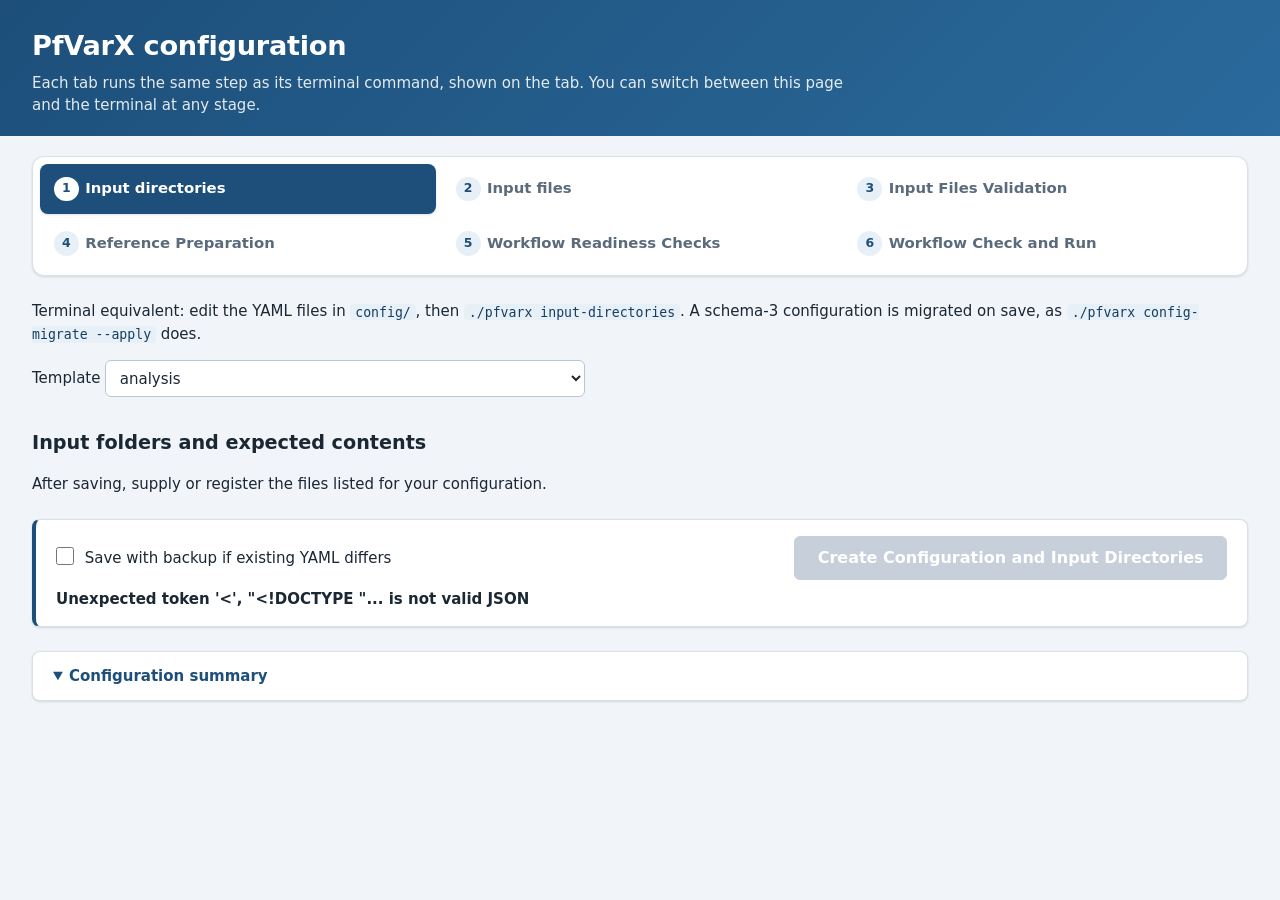
==== src/pfvarx/configuration/gui/index.html @ 01291411 "Configuration editor: one row of numbered steps and a form-table layout The duplicate step drop-down" ====
<!doctype html>
<html lang="en">
<head>
<meta charset="utf-8">
<meta name="viewport" content="width=device-width,initial-scale=1">
<title>PfVarX configuration</title>
<link rel="stylesheet" href="style.css">
<script src="app.js" defer></script>
</head>
<body><main>
<header class="app-header">
<h1>PfVarX configuration</h1>
<p>Each tab runs the same step as its terminal command, shown on the tab. You can switch between this page and the terminal at any stage.</p>
</header>
<nav aria-label="Workspace views">
<button type="button" id="configuration-tab" aria-controls="configuration-panel" aria-pressed="true">Input directories</button>
<button type="button" id="inputs-tab" aria-controls="inputs-panel" aria-pressed="false">Input files</button>
<button type="button" id="validation-tab" aria-controls="validation-panel" aria-pressed="false">Input Files Validation</button>
<button type="button" id="preparation-tab" aria-controls="preparation-panel" aria-pressed="false">Reference Preparation</button>
<button type="button" id="preflight-tab" aria-controls="preflight-panel" aria-pressed="false">Workflow Readiness Checks</button>
<button type="button" id="workflow-tab" aria-controls="workflow-panel" aria-pressed="false">Workflow Check and Run</button>
</nav>
<section id="configuration-panel">
<p>Terminal equivalent: edit the YAML files in <code>config/</code>, then <code>./pfvarx input-directories</code>. A schema-3 configuration is migrated on save, as <code>./pfvarx config-migrate --apply</code> does.</p>
<label>Template <select id="purpose"><option>analysis</option><option>benchmarking</option></select></label>
<section id="raw-data-location" aria-label="Raw data location" hidden>
<label for="raw-data-directory">Raw data folder</label>
<input id="raw-data-directory" readonly aria-describedby="raw-data-help">
<small id="raw-data-help"></small>
<p>The path is relative to your study workspace. The folder is created when you save.</p>
</section>
<form id="editor"></form>
<h2>Input folders and expected contents</h2>
<p>After saving, supply or register the files listed for your configuration.</p>
<ul id="input-folder-preview"></ul>
<div class="action-bar">
<label class="inline-option"><input id="replace" type="checkbox"> Save with backup if existing YAML differs</label>
<button id="save" disabled>Create Configuration and Input Directories</button>
<p id="status" role="status" aria-live="polite"></p>
</div>
<details open><summary>Configuration summary</summary><pre id="summary"></pre></details>
<pre id="result" aria-live="polite"></pre>
</section>
<section id="inputs-panel" hidden>
<h2>Input files</h2>
<p>Terminal equivalent: <code>./pfvarx add-input --file PATH</code> (from disk) and <code>./pfvarx fetch-input --url URL --name NAME</code> (download); add <code>--role reference</code>, <code>targets</code>, <code>metadata</code> or <code>truth</code> for the other folders.</p>
<nav id="file-tabs" aria-label="Input file categories"></nav>
<p id="file-destination"></p>
<p>Save the configuration and create input directories first. Transfers use the saved input type. Register the files before running Workflow Readiness Checks.</p>
<h3>Upload from your computer</h3>
<label>Input files <input id="raw-files" type="file" multiple></label>
<button type="button" id="upload-raw">Upload selected files</button>
<h3>Download from an HTTPS link</h3>
<form id="download-raw">
<label>HTTPS link <input name="url" type="url" required></label>
<label>Save as filename <input name="filename" required></label>
<label>Trusted SHA-256 (optional) <input name="sha256" pattern="[A-Fa-f0-9]{64}"></label>
<button>Download file</button>
</form>
<pre id="transfer-status" role="status"></pre>
<h3>Join study metadata</h3>
<p>Fill the empty study columns of the sample sheet (population, country, latitude, longitude, collection_date and any other study fields) from your study table, matched by <code>sample_id</code>. Existing values are never overwritten; differences are listed. Upload the table to the metadata folder first. Terminal equivalent: <code>./pfvarx join-metadata --table PATH</code>, then <code>--apply</code>.</p>
<form id="join-metadata">
<label>Study table in this workspace <input name="table" placeholder="inputs/metadata/study_metadata.tsv" required></label>
<button type="submit" name="mode" value="preview">Preview join</button>
<button type="submit" name="mode" value="apply">Join into sample sheet</button>
</form>
<pre id="join-status" role="status"></pre>
</section>
<section id="validation-panel" hidden>
<h2>Input Files Validation</h2>
<p>Terminal equivalent: <code>./pfvarx validate-input-files</code>.</p>
<p>Register your sample files before validating the saved configuration.</p>
<button type="button" id="run-validation">Validate inputs</button>
<p id="validation-status" role="status"></p><pre id="validation-results"></pre>
</section>
<section id="preparation-panel" hidden>
<h2>Reference Preparation</h2>
<p>Terminal equivalent: <code>./pfvarx prepare-reference</code>.</p>
<p>For FASTQ input, PfVarX creates a missing sample sheet from paired reads during validation or preparation. Review inferred sample and library IDs before analysis. For BAM input, preparation creates a blank template if needed. Preparation rechecks input validity and writes derived reference files under <code>prepared/reference/</code>, beside <code>inputs/</code>, which keeps only your files. It builds the FASTA indexes and sequence dictionary, and adds BWA-MEM2 indexes for FASTQ entry and for UMI BAM entry.</p>
<button type="button" id="run-preparation">Prepare and verify inputs</button>
<p id="preparation-status" role="status"></p><pre id="preparation-results"></pre>
</section>
<section id="preflight-panel" hidden>
<h2>Workflow Readiness Checks</h2>
<p>Terminal equivalent: <code>./pfvarx workflow-readiness-checks</code>.</p>
<button type="button" id="run-preflight">Run readiness checks</button>
<p id="preflight-status" role="status"></p>
<pre id="preflight-results"></pre>
</section>
<section id="workflow-panel" hidden>
<h2>Workflow Check and Run</h2>
<p>Terminal equivalent: <code>./pfvarx workflow-check</code> and <code>./pfvarx workflow-run</code>.</p>
<p>The check plans the workflow without creating outputs. The run repeats the check and, only if it passes, starts a new analysis. A run continues in the background if you close this page; reopen this tab to see its status.</p>
<button type="button" id="run-workflow-check">Check workflow</button>
<p id="workflow-check-status" role="status"></p><pre id="workflow-check-results"></pre>
<button type="button" id="start-workflow">Run workflow</button>
<p id="workflow-status" role="status" aria-live="polite"></p><pre id="workflow-results"></pre>
</section>
</main></body></html>
---- src/pfvarx/configuration/gui/style.css ----
/* PfVarX configuration editor.
   Colours and sizes are defined once below and reused. Layout: a header band, one row of
   numbered step tabs, then each settings group as a card in which every setting is a form-table
   row: name on the left, input on the right, help underneath the input. */
:root {
    --bg: #f1f4f8;
    --surface: #ffffff;
    --surface-muted: #f7f9fc;
    --text: #1b2733;
    --text-muted: #5a6b7b;
    --border: #d8e0e8;
    --border-strong: #b9c6d3;
    --primary: #1d4f7a;
    --primary-hover: #163d5f;
    --primary-soft: #e8f0f7;
    --focus: #3b82c4;
    --danger: #b42318;
    --notice: #8a5100;
    --notice-soft: #fff6e5;
    --radius: .5rem;
    --label-col: 15rem;
    --shadow: 0 1px 2px rgba(16, 32, 48, .06), 0 1px 3px rgba(16, 32, 48, .08);
}

*, *::before, *::after { box-sizing: border-box; }
[hidden] { display: none !important; }
/* Keep the colours when the page is printed or saved as PDF (browsers drop backgrounds otherwise). */
html { -webkit-print-color-adjust: exact; print-color-adjust: exact; }

body { margin: 0; background: var(--bg); color: var(--text); font: 15px/1.5 system-ui, -apple-system, "Segoe UI", Roboto, sans-serif; }
main { max-width: 1400px; margin: auto; padding: 0 2rem 3rem; }
h2 { margin: 2rem 0 .5rem; font-size: 1.2rem; }
h3 { margin: 1.5rem 0 .5rem; font-size: 1.02rem; }
code { background: var(--primary-soft); color: var(--primary-hover); padding: .05rem .3rem; border-radius: .25rem; font-size: .88em; }

/* Header band */
.app-header {
    margin: 0 -2rem 1.25rem;
    padding: 1.6rem 2rem 1.2rem;
    background: linear-gradient(135deg, var(--primary) 0%, #2a6a9c 100%);
    color: #fff;
}
.app-header h1 { margin: 0 0 .35rem; font-size: 1.7rem; letter-spacing: -.01em; }
.app-header p { margin: 0; max-width: 52rem; color: rgba(255, 255, 255, .88); }

/* Cards: top-level settings groups (config, quality, compute) */
fieldset, details, dialog {
    border: 1px solid var(--border);
    border-radius: var(--radius);
    background: var(--surface);
    box-shadow: var(--shadow);
    margin: 1.25rem 0;
    padding: 0 1.25rem 1rem;
    min-width: 0;
}
#editor > fieldset > legend {
    float: left;                      /* turns the legend into a full-width card header */
    width: calc(100% + 2.5rem);
    margin: 0 -1.25rem .5rem;
    padding: .7rem 1.25rem;
    background: var(--surface-muted);
    border-bottom: 1px solid var(--border);
    border-radius: var(--radius) var(--radius) 0 0;
    font-size: 1rem;
}
#editor > fieldset > legend + * { clear: both; }
legend { font-weight: 700; color: var(--primary); text-transform: capitalize; }
/* Nested groups (assay, reference, caller, retention, per job): a titled inner panel */
fieldset fieldset { background: var(--surface-muted); box-shadow: none; padding: .25rem 1rem .75rem; margin: 1rem 0; }
fieldset fieldset > legend { padding: 0 .4rem; font-size: .95rem; }
details { padding: .8rem 1.25rem; }
details > summary { cursor: pointer; font-weight: 600; color: var(--primary); }
dialog { margin: auto; max-width: 90vw; padding: 1rem 1.25rem; }

/* Form-table rows: name | input, help under the input */
.field-row { padding: .7rem 0; border-top: 1px solid var(--border); }
#editor > fieldset > .field-row:first-of-type,
fieldset fieldset > .field-row:first-of-type { border-top: 0; }
label.field {
    display: grid;
    grid-template-columns: var(--label-col) minmax(0, 1fr);
    align-items: center;
    column-gap: 1rem;
    margin: 0;
}
.field-name { font-weight: 600; overflow-wrap: anywhere; }
.field-name::first-letter { text-transform: uppercase; }
.field-row > small, .field-row > input[type=search] { margin-left: calc(var(--label-col) + 1rem); }
.field-row > label:not(.field) { margin: .35rem 0 0 calc(var(--label-col) + 1rem); font-weight: 400; }
label { display: block; margin: .6rem 0 .2rem; }
small { display: block; color: var(--text-muted); font-size: .84rem; margin-top: .35rem; max-width: 46rem; }
small .example { display: block; margin-top: .2rem; color: var(--text); font-size: .8rem; }
small.notice { color: var(--notice); background: var(--notice-soft); border-left: 3px solid var(--notice); padding: .3rem .6rem; font-weight: 600; border-radius: .25rem; }
[data-required-mark] { color: var(--danger); font-weight: 700; }

/* Form controls */
input, select, textarea, button { font: inherit; max-width: 100%; }
input:not([type=checkbox]):not([type=radio]), select, textarea {
    width: 100%;
    max-width: 30rem;
    padding: .45rem .6rem;
    margin: 0;
    border: 1px solid var(--border-strong);
    border-radius: .375rem;
    background: var(--surface);
    color: var(--text);
}
select { cursor: pointer; }
label.field > input[type=checkbox] { justify-self: start; }
input[type=checkbox], input[type=radio] { width: 1.1rem; height: 1.1rem; margin: 0 .4rem 0 0; vertical-align: -.15rem; accent-color: var(--primary); cursor: pointer; }
input:disabled, select:disabled, textarea:disabled { background: var(--surface-muted); color: var(--text-muted); border-style: dashed; cursor: not-allowed; }
input:focus-visible, select:focus-visible, textarea:focus-visible, button:focus-visible {
    outline: 3px solid color-mix(in srgb, var(--focus) 40%, transparent);
    outline-offset: 1px;
    border-color: var(--focus);
}
pre { white-space: pre-wrap; overflow-wrap: anywhere; background: var(--surface-muted); border: 1px solid var(--border); border-radius: .375rem; padding: .6rem .8rem; font-size: .85rem; }
pre:empty { display: none; }

/* Buttons: one primary style, an outline style for secondary actions */
button {
    display: inline-flex;
    align-items: center;
    gap: .4rem;
    margin: .35rem .5rem .35rem 0;
    padding: .55rem 1.1rem;
    border: 1px solid var(--primary);
    border-radius: .375rem;
    background: var(--primary);
    color: #fff;
    font-weight: 600;
    line-height: 1.2;
    cursor: pointer;
    box-shadow: var(--shadow);
    transition: background-color .15s ease, border-color .15s ease, box-shadow .15s ease, transform .05s ease;
    overflow-wrap: anywhere;
}
button:hover:not(:disabled) { background: var(--primary-hover); border-color: var(--primary-hover); }
button:active:not(:disabled) { transform: translateY(1px); box-shadow: none; }
button:disabled { background: #c7d0da; border-color: #c7d0da; color: #fff; cursor: not-allowed; box-shadow: none; }
#run-workflow-check, #join-metadata button[value=preview], #entries button {
    background: var(--surface);
    color: var(--primary);
}
#run-workflow-check:hover:not(:disabled), #join-metadata button[value=preview]:hover:not(:disabled), #entries button:hover {
    background: var(--primary-soft);
}
#entries { max-height: 55vh; overflow: auto; }
#entries button { display: flex; width: 100%; margin: .2rem 0; box-shadow: none; }

/* One action area for saving: option, main button and the result message together */
.action-bar {
    display: flex;
    flex-wrap: wrap;
    align-items: center;
    gap: .5rem 1rem;
    margin: 1.5rem 0;
    padding: 1rem 1.25rem;
    background: var(--surface);
    border: 1px solid var(--border);
    border-left: 4px solid var(--primary);
    border-radius: var(--radius);
    box-shadow: var(--shadow);
}
.action-bar .inline-option { margin: 0; flex: 1 1 18rem; }
.action-bar #save { margin: 0; padding: .7rem 1.4rem; font-size: 1rem; }
.action-bar #status { flex-basis: 100%; margin: 0; font-weight: 600; }
.action-bar #status:empty { display: none; }

/* Step tabs: all six on one line in a wide bar, numbered in workflow order, each sized to its
   label so no label is cut or broken. Windows too narrow for one line get an even 3 x 2 grid
   (2 x 3 on phones); the bar never scrolls and no tab is hidden. */
nav {
    display: flex;
    flex-wrap: nowrap;
    gap: .35rem;
    margin: 0 0 1.5rem;
    padding: .45rem;
    background: var(--surface);
    border: 1px solid var(--border);
    border-radius: calc(var(--radius) + .25rem);
    box-shadow: var(--shadow);
}
nav[aria-label="Workspace views"] { counter-reset: step; }
nav button {
    flex: 1 1 auto;
    justify-content: center;
    min-width: 0;
    min-height: 3rem;
    margin: 0;
    padding: .7rem .8rem;
    white-space: nowrap;
    overflow-wrap: normal;
    border: 1px solid transparent;
    border-radius: var(--radius);
    background: transparent;
    color: var(--text-muted);
    font-size: .93rem;
    font-weight: 600;
    box-shadow: none;
}
@media (max-width: 1319px) {
    nav[aria-label="Workspace views"] { display: grid; grid-template-columns: repeat(3, 1fr); }
    nav[aria-label="Workspace views"] button { justify-content: flex-start; }
}
@media (max-width: 900px) { nav[aria-label="Workspace views"] { grid-template-columns: repeat(2, 1fr); } }
nav button:hover:not(:disabled) { background: var(--primary-soft); color: var(--primary); border-color: var(--border); }
nav button[aria-pressed="true"],
nav button[aria-pressed="true"]:hover:not(:disabled) { background: var(--primary); color: #fff; box-shadow: var(--shadow); }
nav[aria-label="Workspace views"] button { counter-increment: step; }
nav[aria-label="Workspace views"] button::before {
    content: counter(step);
    display: inline-grid;
    place-items: center;
    flex: none;
    width: 1.55rem;
    height: 1.55rem;
    border-radius: 50%;
    background: var(--primary-soft);
    color: var(--primary);
    font-size: .78rem;
    font-weight: 700;
}
nav[aria-label="Workspace views"] button[aria-pressed="true"]::before { background: #fff; color: var(--primary); }

/* Narrow screens: name above the input, help full width */
@media (max-width: 720px) {
    main { padding: 0 1rem 2rem; }
    .app-header { margin: 0 -1rem 1rem; padding: 1.2rem 1rem 1rem; }
    label.field { grid-template-columns: 1fr; row-gap: .35rem; }
    .field-row > small, .field-row > input[type=search], .field-row > label:not(.field) { margin-left: 0; }
    fieldset { padding: 0 .75rem .75rem; }
    #editor > fieldset > legend { width: calc(100% + 1.5rem); margin: 0 -.75rem .5rem; padding: .6rem .75rem; }
}

/* Printed or saved as PDF: three tabs per row, slightly smaller. */
@media print {
    nav[aria-label="Workspace views"] { display: grid; grid-template-columns: repeat(3, 1fr); }
    nav button { font-size: .8rem; padding: .5rem .6rem; }
}
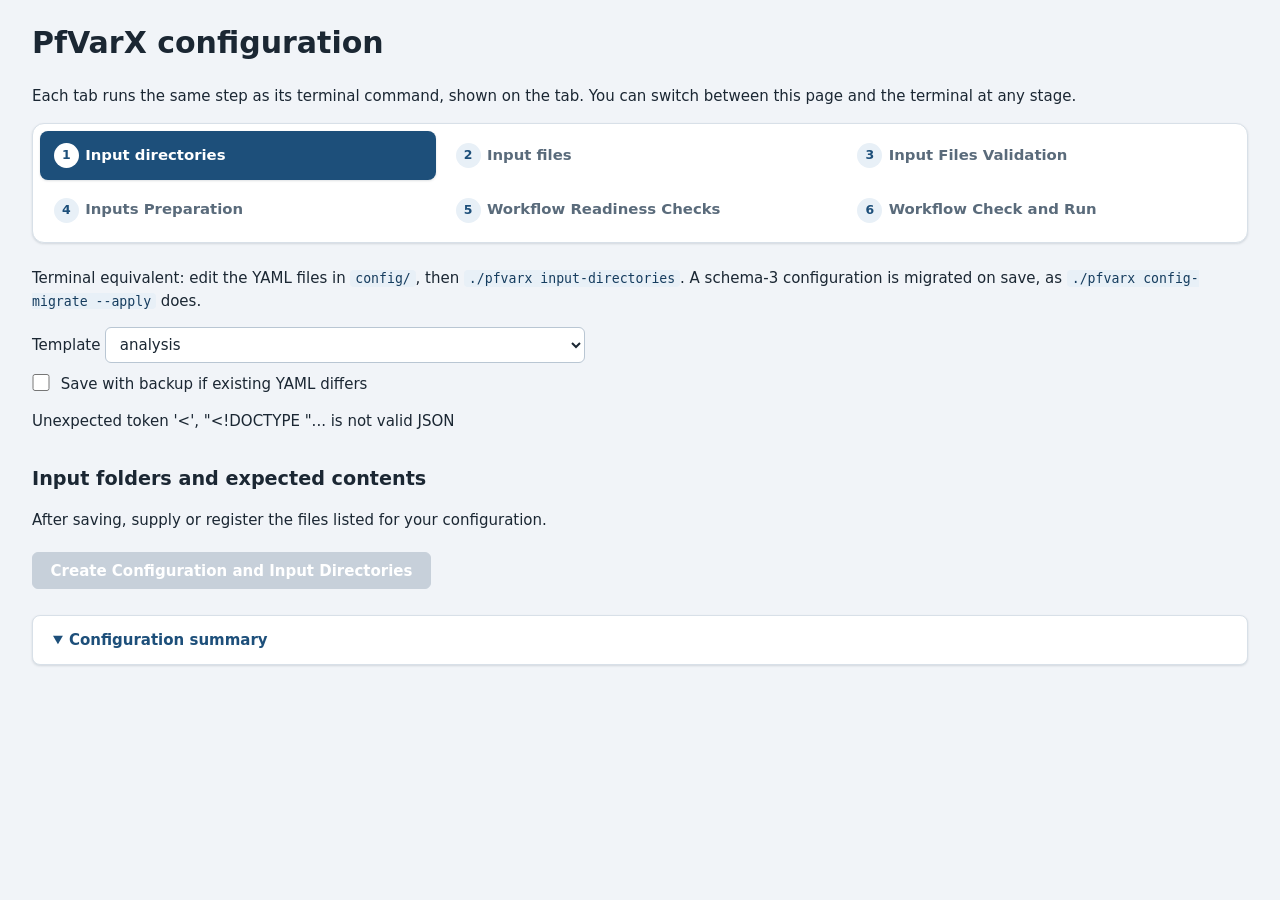
==== commit cfe6fd43: "Inputs Preparation: sample metadata from the input files, optional Study Metadata Tab 4 is now Input" ====
--- a/src/pfvarx/configuration/gui/index.html
+++ b/src/pfvarx/configuration/gui/index.html
@@ -8,15 +8,13 @@
 <script src="app.js" defer></script>
 </head>
 <body><main>
-<header class="app-header">
 <h1>PfVarX configuration</h1>
 <p>Each tab runs the same step as its terminal command, shown on the tab. You can switch between this page and the terminal at any stage.</p>
-</header>
 <nav aria-label="Workspace views">
 <button type="button" id="configuration-tab" aria-controls="configuration-panel" aria-pressed="true">Input directories</button>
 <button type="button" id="inputs-tab" aria-controls="inputs-panel" aria-pressed="false">Input files</button>
 <button type="button" id="validation-tab" aria-controls="validation-panel" aria-pressed="false">Input Files Validation</button>
-<button type="button" id="preparation-tab" aria-controls="preparation-panel" aria-pressed="false">Reference Preparation</button>
+<button type="button" id="preparation-tab" aria-controls="preparation-panel" aria-pressed="false">Inputs Preparation</button>
 <button type="button" id="preflight-tab" aria-controls="preflight-panel" aria-pressed="false">Workflow Readiness Checks</button>
 <button type="button" id="workflow-tab" aria-controls="workflow-panel" aria-pressed="false">Workflow Check and Run</button>
 </nav>
@@ -30,14 +28,12 @@
 <p>The path is relative to your study workspace. The folder is created when you save.</p>
 </section>
 <form id="editor"></form>
+<label><input id="replace" type="checkbox"> Save with backup if existing YAML differs</label>
+<p id="status" role="status" aria-live="polite"></p>
 <h2>Input folders and expected contents</h2>
 <p>After saving, supply or register the files listed for your configuration.</p>
 <ul id="input-folder-preview"></ul>
-<div class="action-bar">
-<label class="inline-option"><input id="replace" type="checkbox"> Save with backup if existing YAML differs</label>
 <button id="save" disabled>Create Configuration and Input Directories</button>
-<p id="status" role="status" aria-live="polite"></p>
-</div>
 <details open><summary>Configuration summary</summary><pre id="summary"></pre></details>
 <pre id="result" aria-live="polite"></pre>
 </section>
@@ -58,14 +54,7 @@
 <button>Download file</button>
 </form>
 <pre id="transfer-status" role="status"></pre>
-<h3>Join study metadata</h3>
-<p>Fill the empty study columns of the sample sheet (population, country, latitude, longitude, collection_date and any other study fields) from your study table, matched by <code>sample_id</code>. Existing values are never overwritten; differences are listed. Upload the table to the metadata folder first. Terminal equivalent: <code>./pfvarx join-metadata --table PATH</code>, then <code>--apply</code>.</p>
-<form id="join-metadata">
-<label>Study table in this workspace <input name="table" placeholder="inputs/metadata/study_metadata.tsv" required></label>
-<button type="submit" name="mode" value="preview">Preview join</button>
-<button type="submit" name="mode" value="apply">Join into sample sheet</button>
-</form>
-<pre id="join-status" role="status"></pre>
+<p>With <em>Study Metadata: Yes</em>, upload your study table to the metadata category above. <strong>Inputs Preparation</strong> merges it into the sample metadata it builds from the input files.</p>
 </section>
 <section id="validation-panel" hidden>
 <h2>Input Files Validation</h2>
@@ -75,10 +64,16 @@
 <p id="validation-status" role="status"></p><pre id="validation-results"></pre>
 </section>
 <section id="preparation-panel" hidden>
-<h2>Reference Preparation</h2>
-<p>Terminal equivalent: <code>./pfvarx prepare-reference</code>.</p>
-<p>For FASTQ input, PfVarX creates a missing sample sheet from paired reads during validation or preparation. Review inferred sample and library IDs before analysis. For BAM input, preparation creates a blank template if needed. Preparation rechecks input validity and writes derived reference files under <code>prepared/reference/</code>, beside <code>inputs/</code>, which keeps only your files. It builds the FASTA indexes and sequence dictionary, and adds BWA-MEM2 indexes for FASTQ entry and for UMI BAM entry.</p>
-<button type="button" id="run-preparation">Prepare and verify inputs</button>
+<h2>Inputs Preparation</h2>
+<p>Terminal equivalent: <code>./pfvarx inputs-preparation</code> (add <code>--metadata-table PATH</code> to choose the study table when the Study Metadata folder holds several).</p>
+<p>Every folder this step and the rest of the pipeline write is created when it is first needed; <strong>Input directories</strong> creates only the folders you put input files into.</p>
+<ol class="preparation-steps">
+<li><strong>Sample metadata.</strong> Built from your input files as <code>prepared/samples.tsv</code>, with its folder: paired FASTQ names give the sample and lane IDs, and library_id defaults to sample_id, so review them. For BAM input a blank template is written for you to fill in. An existing file is never overwritten.</li>
+<li><strong>Study metadata.</strong> <em>Study Metadata: Yes</em>: the study table in the Study Metadata folder (tab-separated, with a <code>sample_id</code> column) is merged into the sample metadata; empty cells are filled, existing values are never overwritten and differences are listed. If the folder has no table yet, preparation continues with the sample metadata and says so. <em>Study Metadata: No</em>: preparation continues with the sample metadata only.</li>
+<li><strong>References.</strong> Built under <code>prepared/reference/</code> for what your input files and final output need: the FASTA index and sequence dictionary always, and the BWA-MEM2 index when reads are aligned (FASTQ input, and UMI BAM input). Files that are already current are reused. The annotation database for FO004 is built from the GFF during the run.</li>
+<li><strong>Checks.</strong> The prepared files are verified and the workflow readiness is checked.</li>
+</ol>
+<button type="button" id="run-preparation">Prepare inputs</button>
 <p id="preparation-status" role="status"></p><pre id="preparation-results"></pre>
 </section>
 <section id="preflight-panel" hidden>
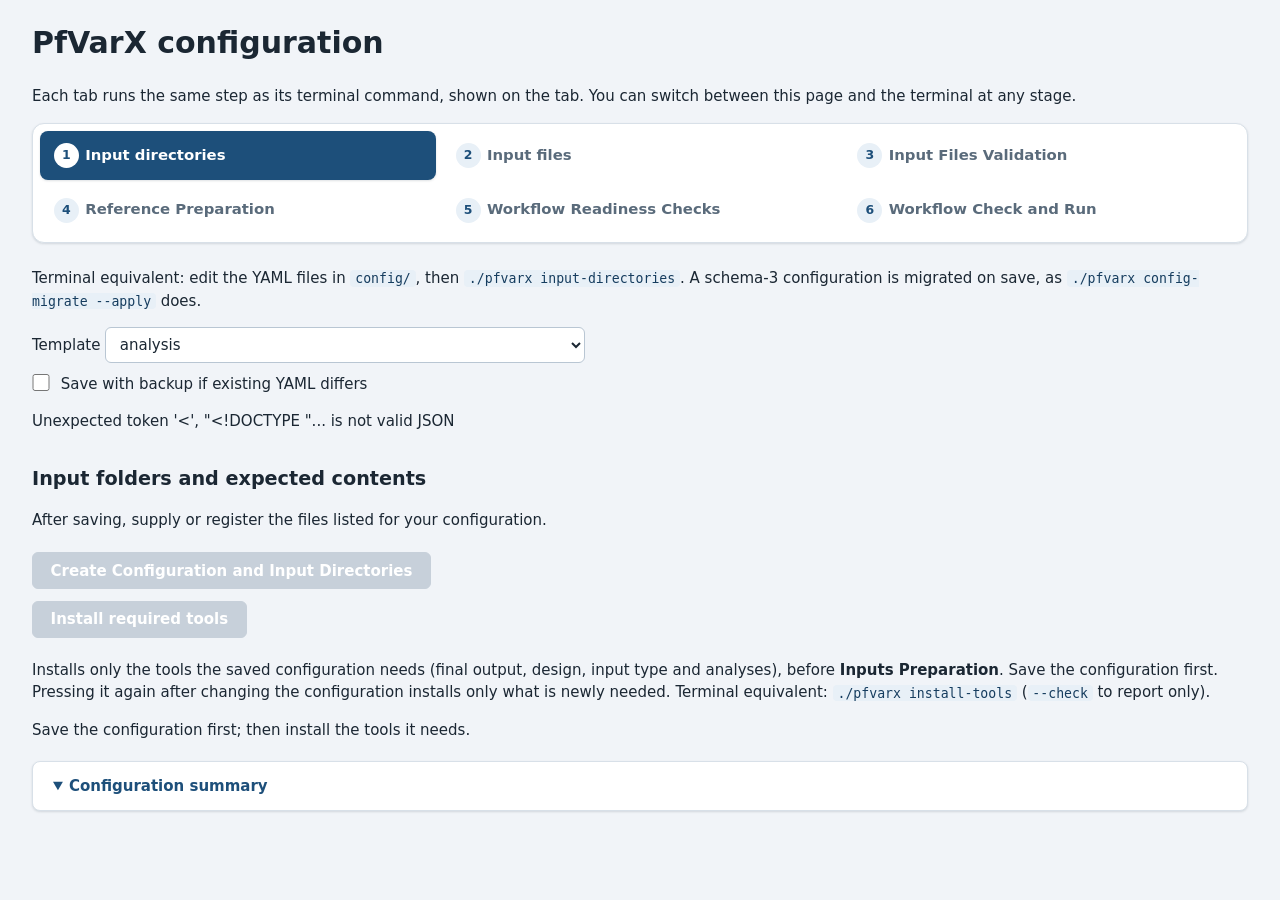
==== commit 90f76edc: "Install the tools a configuration needs: on demand or by final output bootstrap.py without options c" ====
--- a/src/pfvarx/configuration/gui/index.html
+++ b/src/pfvarx/configuration/gui/index.html
@@ -14,7 +14,7 @@
 <button type="button" id="configuration-tab" aria-controls="configuration-panel" aria-pressed="true">Input directories</button>
 <button type="button" id="inputs-tab" aria-controls="inputs-panel" aria-pressed="false">Input files</button>
 <button type="button" id="validation-tab" aria-controls="validation-panel" aria-pressed="false">Input Files Validation</button>
-<button type="button" id="preparation-tab" aria-controls="preparation-panel" aria-pressed="false">Inputs Preparation</button>
+<button type="button" id="preparation-tab" aria-controls="preparation-panel" aria-pressed="false">Reference Preparation</button>
 <button type="button" id="preflight-tab" aria-controls="preflight-panel" aria-pressed="false">Workflow Readiness Checks</button>
 <button type="button" id="workflow-tab" aria-controls="workflow-panel" aria-pressed="false">Workflow Check and Run</button>
 </nav>
@@ -34,6 +34,12 @@
 <p>After saving, supply or register the files listed for your configuration.</p>
 <ul id="input-folder-preview"></ul>
 <button id="save" disabled>Create Configuration and Input Directories</button>
+<section id="tools" aria-label="Required tools">
+<button type="button" id="install-tools">Install required tools</button>
+<p>Installs only the tools the saved configuration needs (final output, design, input type and analyses), before <strong>Inputs Preparation</strong>. Save the configuration first. Pressing it again after changing the configuration installs only what is newly needed. Terminal equivalent: <code>./pfvarx install-tools</code> (<code>--check</code> to report only).</p>
+<p id="tools-status" role="status" aria-live="polite"></p>
+<pre id="tools-result" aria-live="polite"></pre>
+</section>
 <details open><summary>Configuration summary</summary><pre id="summary"></pre></details>
 <pre id="result" aria-live="polite"></pre>
 </section>
@@ -54,7 +60,14 @@
 <button>Download file</button>
 </form>
 <pre id="transfer-status" role="status"></pre>
-<p>With <em>Study Metadata: Yes</em>, upload your study table to the metadata category above. <strong>Inputs Preparation</strong> merges it into the sample metadata it builds from the input files.</p>
+<h3>Join study metadata</h3>
+<p>Fill the empty study columns of the sample sheet (population, country, latitude, longitude, collection_date and any other study fields) from your study table, matched by <code>sample_id</code>. Existing values are never overwritten; differences are listed. Upload the table to the metadata folder first. Terminal equivalent: <code>./pfvarx join-metadata --table PATH</code>, then <code>--apply</code>.</p>
+<form id="join-metadata">
+<label>Study table in this workspace <input name="table" placeholder="inputs/metadata/study_metadata.tsv" required></label>
+<button type="submit" name="mode" value="preview">Preview join</button>
+<button type="submit" name="mode" value="apply">Join into sample sheet</button>
+</form>
+<pre id="join-status" role="status"></pre>
 </section>
 <section id="validation-panel" hidden>
 <h2>Input Files Validation</h2>
@@ -64,16 +77,10 @@
 <p id="validation-status" role="status"></p><pre id="validation-results"></pre>
 </section>
 <section id="preparation-panel" hidden>
-<h2>Inputs Preparation</h2>
-<p>Terminal equivalent: <code>./pfvarx inputs-preparation</code> (add <code>--metadata-table PATH</code> to choose the study table when the Study Metadata folder holds several).</p>
-<p>Every folder this step and the rest of the pipeline write is created when it is first needed; <strong>Input directories</strong> creates only the folders you put input files into.</p>
-<ol class="preparation-steps">
-<li><strong>Sample metadata.</strong> Built from your input files as <code>prepared/samples.tsv</code>, with its folder: paired FASTQ names give the sample and lane IDs, and library_id defaults to sample_id, so review them. For BAM input a blank template is written for you to fill in. An existing file is never overwritten.</li>
-<li><strong>Study metadata.</strong> <em>Study Metadata: Yes</em>: the study table in the Study Metadata folder (tab-separated, with a <code>sample_id</code> column) is merged into the sample metadata; empty cells are filled, existing values are never overwritten and differences are listed. If the folder has no table yet, preparation continues with the sample metadata and says so. <em>Study Metadata: No</em>: preparation continues with the sample metadata only.</li>
-<li><strong>References.</strong> Built under <code>prepared/reference/</code> for what your input files and final output need: the FASTA index and sequence dictionary always, and the BWA-MEM2 index when reads are aligned (FASTQ input, and UMI BAM input). Files that are already current are reused. The annotation database for FO004 is built from the GFF during the run.</li>
-<li><strong>Checks.</strong> The prepared files are verified and the workflow readiness is checked.</li>
-</ol>
-<button type="button" id="run-preparation">Prepare inputs</button>
+<h2>Reference Preparation</h2>
+<p>Terminal equivalent: <code>./pfvarx prepare-reference</code>.</p>
+<p>For FASTQ input, PfVarX creates a missing sample sheet from paired reads during validation or preparation. Review inferred sample and library IDs before analysis. For BAM input, preparation creates a blank template if needed. Preparation rechecks input validity and writes derived reference files under <code>prepared/reference/</code>, beside <code>inputs/</code>, which keeps only your files. It builds the FASTA indexes and sequence dictionary, and adds BWA-MEM2 indexes for FASTQ entry and for UMI BAM entry.</p>
+<button type="button" id="run-preparation">Prepare and verify inputs</button>
 <p id="preparation-status" role="status"></p><pre id="preparation-results"></pre>
 </section>
 <section id="preflight-panel" hidden>
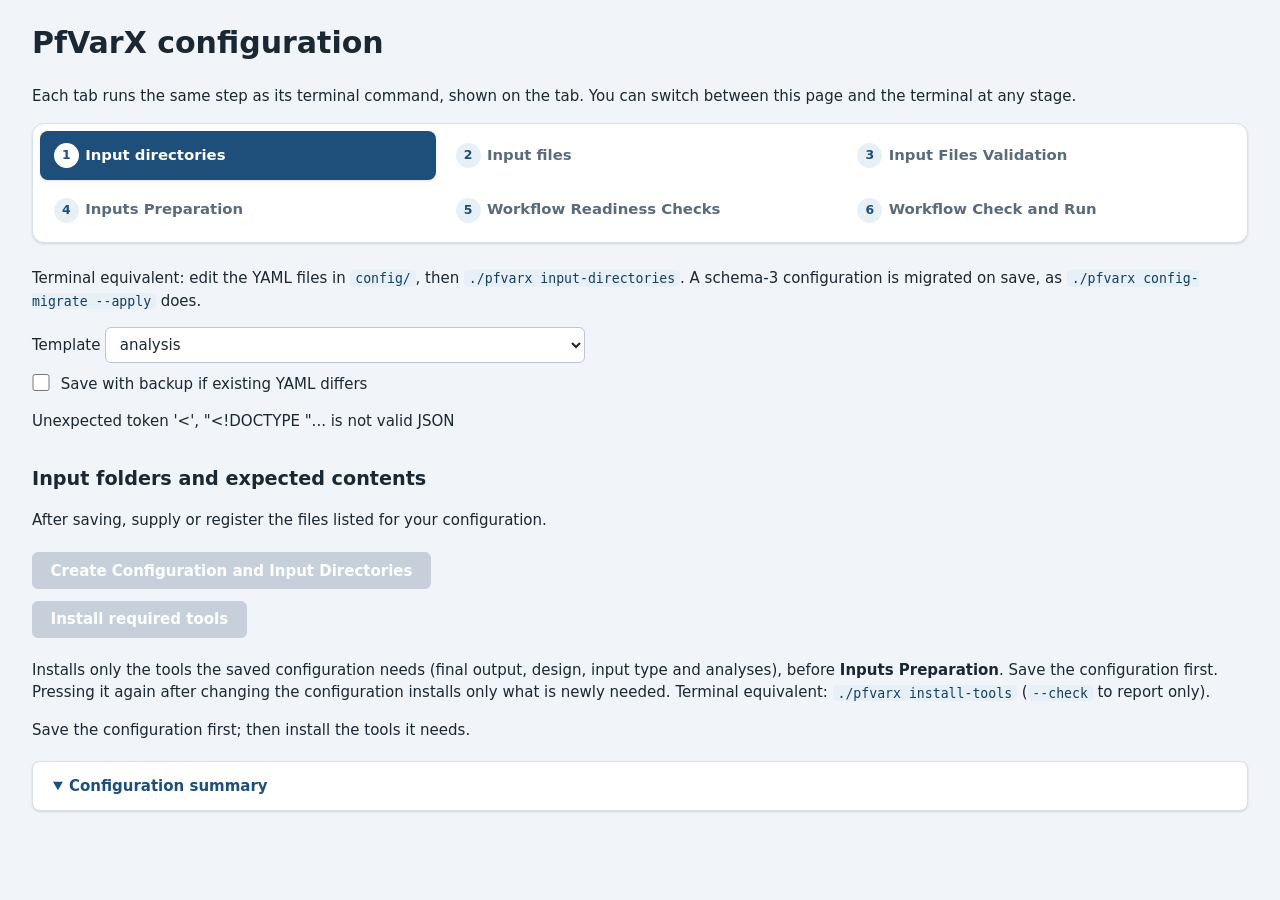
==== commit 1818a302: "Merge step 00b: Inputs Preparation and optional Study Metadata Conflicts resolved by keeping both si" ====
--- a/src/pfvarx/configuration/gui/index.html
+++ b/src/pfvarx/configuration/gui/index.html
@@ -14,7 +14,7 @@
 <button type="button" id="configuration-tab" aria-controls="configuration-panel" aria-pressed="true">Input directories</button>
 <button type="button" id="inputs-tab" aria-controls="inputs-panel" aria-pressed="false">Input files</button>
 <button type="button" id="validation-tab" aria-controls="validation-panel" aria-pressed="false">Input Files Validation</button>
-<button type="button" id="preparation-tab" aria-controls="preparation-panel" aria-pressed="false">Reference Preparation</button>
+<button type="button" id="preparation-tab" aria-controls="preparation-panel" aria-pressed="false">Inputs Preparation</button>
 <button type="button" id="preflight-tab" aria-controls="preflight-panel" aria-pressed="false">Workflow Readiness Checks</button>
 <button type="button" id="workflow-tab" aria-controls="workflow-panel" aria-pressed="false">Workflow Check and Run</button>
 </nav>
@@ -60,14 +60,7 @@
 <button>Download file</button>
 </form>
 <pre id="transfer-status" role="status"></pre>
-<h3>Join study metadata</h3>
-<p>Fill the empty study columns of the sample sheet (population, country, latitude, longitude, collection_date and any other study fields) from your study table, matched by <code>sample_id</code>. Existing values are never overwritten; differences are listed. Upload the table to the metadata folder first. Terminal equivalent: <code>./pfvarx join-metadata --table PATH</code>, then <code>--apply</code>.</p>
-<form id="join-metadata">
-<label>Study table in this workspace <input name="table" placeholder="inputs/metadata/study_metadata.tsv" required></label>
-<button type="submit" name="mode" value="preview">Preview join</button>
-<button type="submit" name="mode" value="apply">Join into sample sheet</button>
-</form>
-<pre id="join-status" role="status"></pre>
+<p>With <em>Study Metadata: Yes</em>, upload your study table to the metadata category above. <strong>Inputs Preparation</strong> merges it into the sample metadata it builds from the input files.</p>
 </section>
 <section id="validation-panel" hidden>
 <h2>Input Files Validation</h2>
@@ -77,10 +70,16 @@
 <p id="validation-status" role="status"></p><pre id="validation-results"></pre>
 </section>
 <section id="preparation-panel" hidden>
-<h2>Reference Preparation</h2>
-<p>Terminal equivalent: <code>./pfvarx prepare-reference</code>.</p>
-<p>For FASTQ input, PfVarX creates a missing sample sheet from paired reads during validation or preparation. Review inferred sample and library IDs before analysis. For BAM input, preparation creates a blank template if needed. Preparation rechecks input validity and writes derived reference files under <code>prepared/reference/</code>, beside <code>inputs/</code>, which keeps only your files. It builds the FASTA indexes and sequence dictionary, and adds BWA-MEM2 indexes for FASTQ entry and for UMI BAM entry.</p>
-<button type="button" id="run-preparation">Prepare and verify inputs</button>
+<h2>Inputs Preparation</h2>
+<p>Terminal equivalent: <code>./pfvarx inputs-preparation</code> (add <code>--metadata-table PATH</code> to choose the study table when the Study Metadata folder holds several).</p>
+<p>Every folder this step and the rest of the pipeline write is created when it is first needed; <strong>Input directories</strong> creates only the folders you put input files into.</p>
+<ol class="preparation-steps">
+<li><strong>Sample metadata.</strong> Built from your input files as <code>prepared/samples.tsv</code>, with its folder: paired FASTQ names give the sample and lane IDs, and library_id defaults to sample_id, so review them. For BAM input a blank template is written for you to fill in. An existing file is never overwritten.</li>
+<li><strong>Study metadata.</strong> <em>Study Metadata: Yes</em>: the study table in the Study Metadata folder (tab-separated, with a <code>sample_id</code> column) is merged into the sample metadata; empty cells are filled, existing values are never overwritten and differences are listed. If the folder has no table yet, preparation continues with the sample metadata and says so. <em>Study Metadata: No</em>: preparation continues with the sample metadata only.</li>
+<li><strong>References.</strong> Built under <code>prepared/reference/</code> for what your input files and final output need: the FASTA index and sequence dictionary always, and the BWA-MEM2 index when reads are aligned (FASTQ input, and UMI BAM input). Files that are already current are reused. The annotation database for FO004 is built from the GFF during the run.</li>
+<li><strong>Checks.</strong> The prepared files are verified and the workflow readiness is checked.</li>
+</ol>
+<button type="button" id="run-preparation">Prepare inputs</button>
 <p id="preparation-status" role="status"></p><pre id="preparation-results"></pre>
 </section>
 <section id="preflight-panel" hidden>
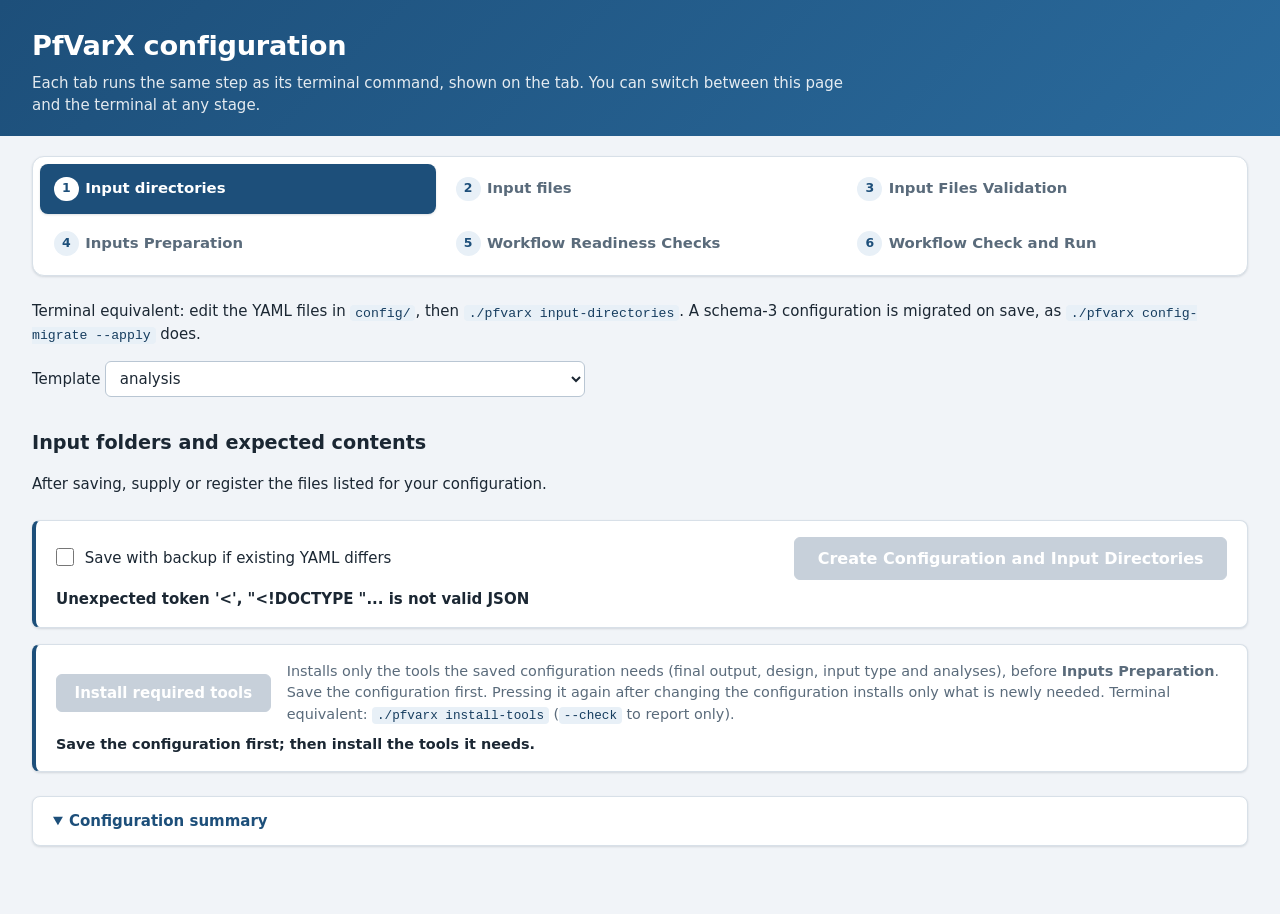
==== commit 63e8e071: "Merge the configuration editor redesign (PR #3) Conflicts resolved: both CHANGELOG entries kept; Ins" ====
--- a/src/pfvarx/configuration/gui/index.html
+++ b/src/pfvarx/configuration/gui/index.html
@@ -8,8 +8,10 @@
 <script src="app.js" defer></script>
 </head>
 <body><main>
+<header class="app-header">
 <h1>PfVarX configuration</h1>
 <p>Each tab runs the same step as its terminal command, shown on the tab. You can switch between this page and the terminal at any stage.</p>
+</header>
 <nav aria-label="Workspace views">
 <button type="button" id="configuration-tab" aria-controls="configuration-panel" aria-pressed="true">Input directories</button>
 <button type="button" id="inputs-tab" aria-controls="inputs-panel" aria-pressed="false">Input files</button>
@@ -28,13 +30,15 @@
 <p>The path is relative to your study workspace. The folder is created when you save.</p>
 </section>
 <form id="editor"></form>
-<label><input id="replace" type="checkbox"> Save with backup if existing YAML differs</label>
-<p id="status" role="status" aria-live="polite"></p>
 <h2>Input folders and expected contents</h2>
 <p>After saving, supply or register the files listed for your configuration.</p>
 <ul id="input-folder-preview"></ul>
+<div class="action-bar">
+<label class="inline-option"><input id="replace" type="checkbox"> Save with backup if existing YAML differs</label>
 <button id="save" disabled>Create Configuration and Input Directories</button>
-<section id="tools" aria-label="Required tools">
+<p id="status" role="status" aria-live="polite"></p>
+</div>
+<section id="tools" class="action-bar" aria-label="Required tools">
 <button type="button" id="install-tools">Install required tools</button>
 <p>Installs only the tools the saved configuration needs (final output, design, input type and analyses), before <strong>Inputs Preparation</strong>. Save the configuration first. Pressing it again after changing the configuration installs only what is newly needed. Terminal equivalent: <code>./pfvarx install-tools</code> (<code>--check</code> to report only).</p>
 <p id="tools-status" role="status" aria-live="polite"></p>
--- a/src/pfvarx/configuration/gui/style.css
+++ b/src/pfvarx/configuration/gui/style.css
@@ -166,6 +166,13 @@
 .action-bar #save { margin: 0; padding: .7rem 1.4rem; font-size: 1rem; }
 .action-bar #status { flex-basis: 100%; margin: 0; font-weight: 600; }
 .action-bar #status:empty { display: none; }
+/* Install required tools: its own action area under the save area */
+#tools { margin-top: -.5rem; }
+#tools #install-tools { margin: 0; }
+#tools p { flex: 1 1 26rem; margin: 0; font-size: .9rem; color: var(--text-muted); }
+#tools #tools-status { flex-basis: 100%; color: var(--text); font-weight: 600; }
+#tools #tools-status:empty, #tools #tools-result:empty { display: none; }
+#tools #tools-result { flex-basis: 100%; margin: 0; }
 
 /* Step tabs: all six on one line in a wide bar, numbered in workflow order, each sized to its
    label so no label is cut or broken. Windows too narrow for one line get an even 3 x 2 grid
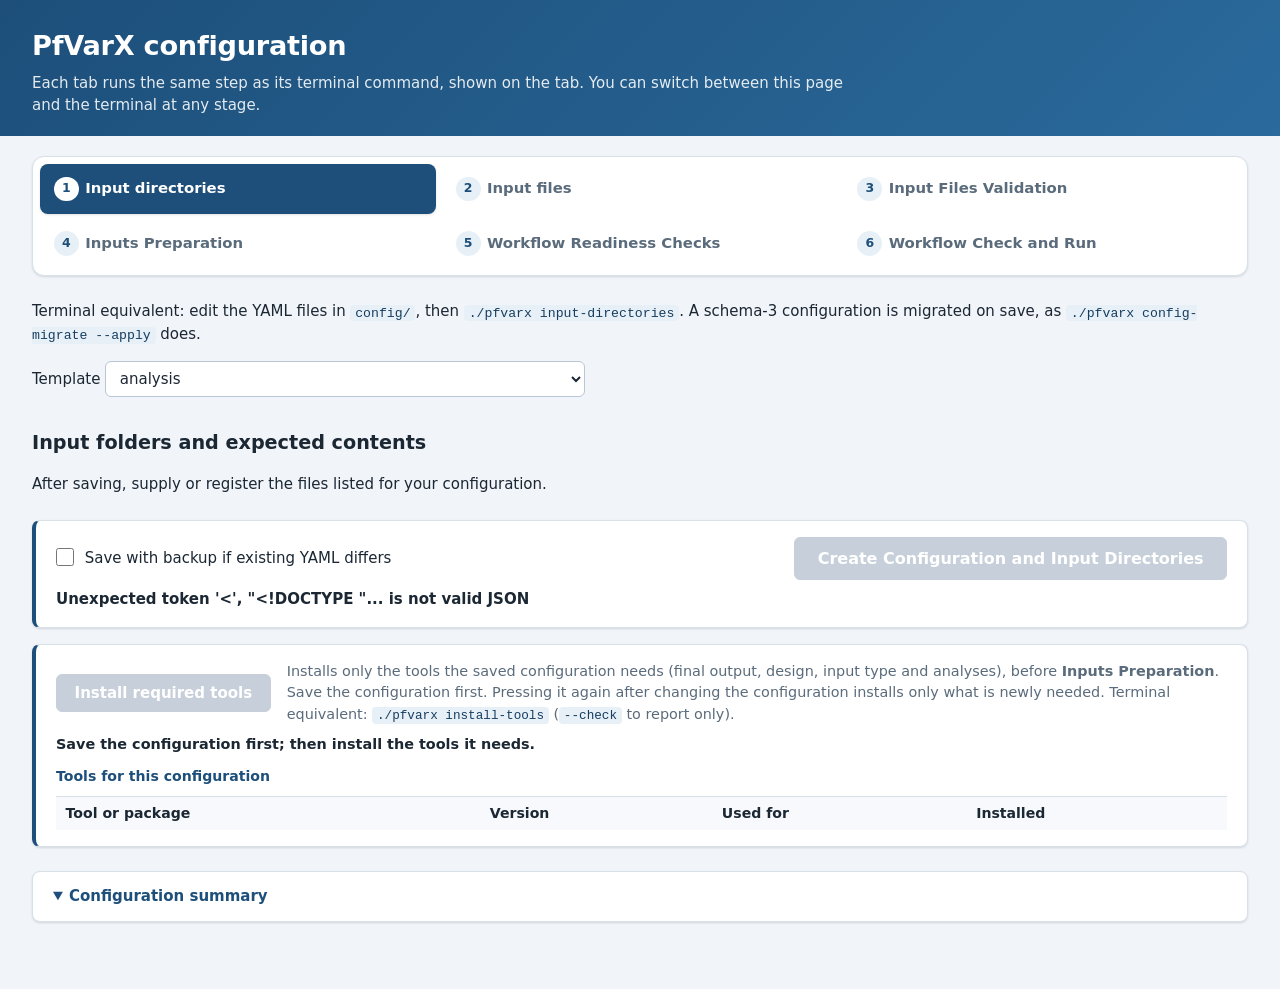
==== commit f1c3e3cc: "Show the tools a configuration needs under Install required tools The configuration editor lists eve" ====
--- a/src/pfvarx/configuration/gui/index.html
+++ b/src/pfvarx/configuration/gui/index.html
@@ -42,6 +42,13 @@
 <button type="button" id="install-tools">Install required tools</button>
 <p>Installs only the tools the saved configuration needs (final output, design, input type and analyses), before <strong>Inputs Preparation</strong>. Save the configuration first. Pressing it again after changing the configuration installs only what is newly needed. Terminal equivalent: <code>./pfvarx install-tools</code> (<code>--check</code> to report only).</p>
 <p id="tools-status" role="status" aria-live="polite"></p>
+<div class="tools-table">
+<table id="tools-table">
+<caption>Tools for this configuration <span id="tools-environment"></span></caption>
+<thead><tr><th scope="col">Tool or package</th><th scope="col">Version</th><th scope="col">Used for</th><th scope="col">Installed</th></tr></thead>
+<tbody id="tools-rows"></tbody>
+</table>
+</div>
 <pre id="tools-result" aria-live="polite"></pre>
 </section>
 <details open><summary>Configuration summary</summary><pre id="summary"></pre></details>
--- a/src/pfvarx/configuration/gui/style.css
+++ b/src/pfvarx/configuration/gui/style.css
@@ -245,3 +245,13 @@
     nav[aria-label="Workspace views"] { display: grid; grid-template-columns: repeat(3, 1fr); }
     nav button { font-size: .8rem; padding: .5rem .6rem; }
 }
+
+/* Tools for this configuration */
+#tools .tools-table { flex-basis: 100%; overflow-x: auto; }
+#tools table { width: 100%; border-collapse: collapse; font-size: .88rem; }
+#tools caption { text-align: left; font-weight: 700; color: var(--primary); padding: .2rem 0 .5rem; }
+#tools caption span { font-weight: 400; color: var(--text-muted); }
+#tools th, #tools td { text-align: left; padding: .4rem .6rem; border-top: 1px solid var(--border); vertical-align: top; }
+#tools th { background: var(--surface-muted); font-weight: 600; }
+#tools td:nth-child(2) { font-variant-numeric: tabular-nums; white-space: nowrap; }
+#tools tr.not-installed td:last-child { color: var(--notice); font-weight: 600; }
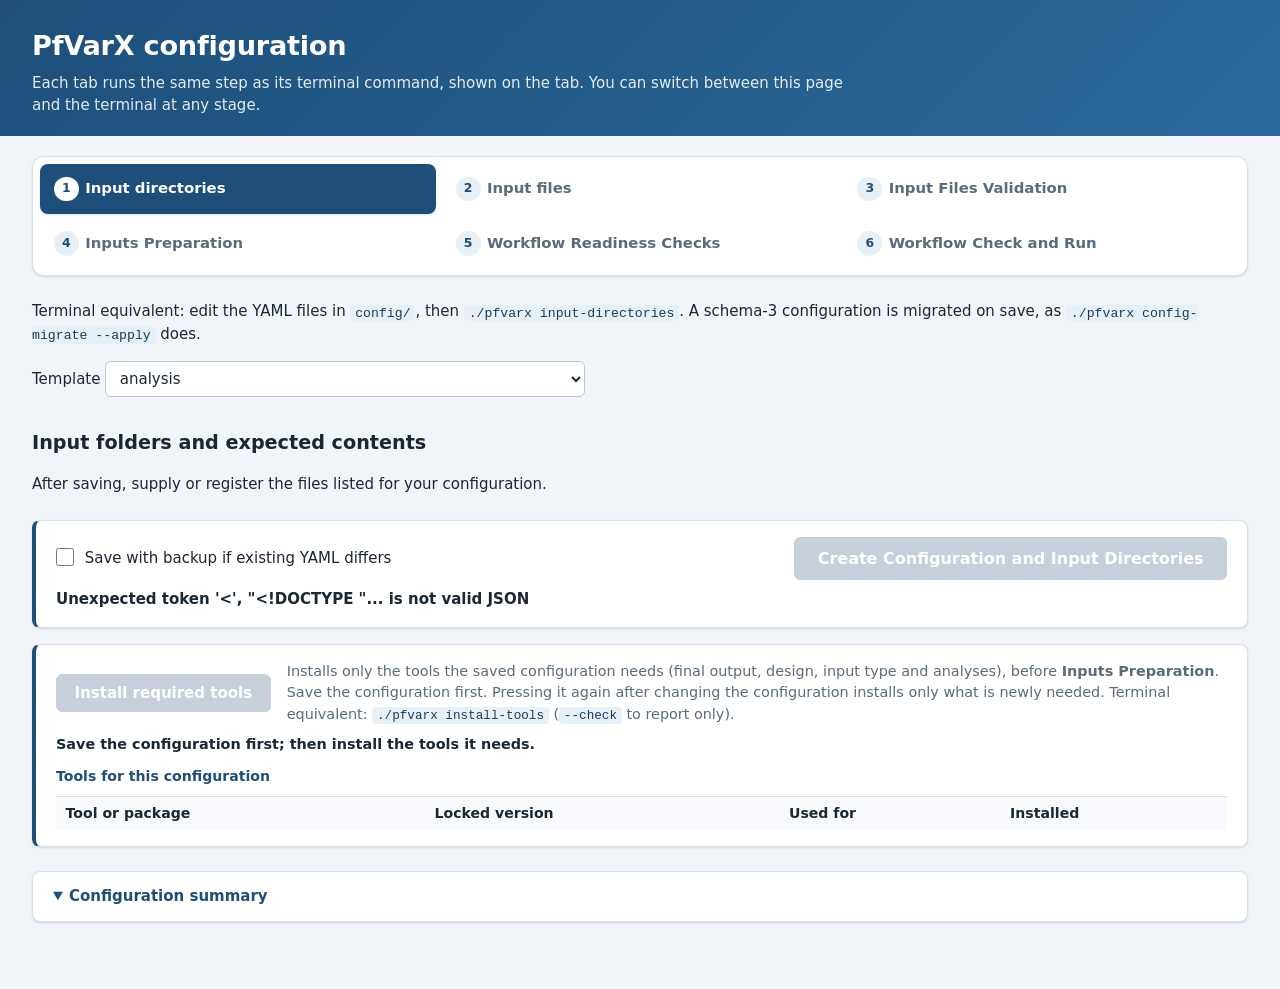
==== commit 7025672f: "Select required tools by configuration and verify installed versions" ====
--- a/src/pfvarx/configuration/gui/index.html
+++ b/src/pfvarx/configuration/gui/index.html
@@ -45,7 +45,7 @@
 <div class="tools-table">
 <table id="tools-table">
 <caption>Tools for this configuration <span id="tools-environment"></span></caption>
-<thead><tr><th scope="col">Tool or package</th><th scope="col">Version</th><th scope="col">Used for</th><th scope="col">Installed</th></tr></thead>
+<thead><tr><th scope="col">Tool or package</th><th scope="col">Locked version</th><th scope="col">Used for</th><th scope="col">Installed</th></tr></thead>
 <tbody id="tools-rows"></tbody>
 </table>
 </div>
@@ -106,7 +106,8 @@
 <p>The check plans the workflow without creating outputs. The run repeats the check and, only if it passes, starts a new analysis. A run continues in the background if you close this page; reopen this tab to see its status.</p>
 <button type="button" id="run-workflow-check">Check workflow</button>
 <p id="workflow-check-status" role="status"></p><pre id="workflow-check-results"></pre>
-<button type="button" id="start-workflow">Run workflow</button>
+<p>The check also shows the expected time, peak memory and storage of each step for your inputs and final output, learned from earlier runs on this computer. When you run the workflow, its live progress page opens in a new tab and shows the report dashboard when the run ends.</p>
+<button type="button" id="start-workflow">Run workflow</button> <a id="open-progress" href="progress" target="pfvarx-progress" hidden>Open run progress</a>
 <p id="workflow-status" role="status" aria-live="polite"></p><pre id="workflow-results"></pre>
 </section>
 </main></body></html>
--- a/src/pfvarx/configuration/gui/style.css
+++ b/src/pfvarx/configuration/gui/style.css
@@ -176,7 +176,7 @@
 
 /* Step tabs: all six on one line in a wide bar, numbered in workflow order, each sized to its
    label so no label is cut or broken. Windows too narrow for one line get an even 3 x 2 grid
-   (2 x 3 on phones); the bar never scrolls and no tab is hidden. */
+   (2 x 3 on phones, where long labels wrap); the bar never scrolls and no tab is hidden. */
 nav {
     display: flex;
     flex-wrap: nowrap;
@@ -210,7 +210,12 @@
     nav[aria-label="Workspace views"] { display: grid; grid-template-columns: repeat(3, 1fr); }
     nav[aria-label="Workspace views"] button { justify-content: flex-start; }
 }
-@media (max-width: 900px) { nav[aria-label="Workspace views"] { grid-template-columns: repeat(2, 1fr); } }
+/* Two columns on phones and small tablets: labels wrap onto two or three lines instead of
+   running into the next tab. */
+@media (max-width: 900px) {
+    nav[aria-label="Workspace views"] { grid-template-columns: repeat(2, 1fr); }
+    nav[aria-label="Workspace views"] button { white-space: normal; text-align: left; line-height: 1.25; }
+}
 nav button:hover:not(:disabled) { background: var(--primary-soft); color: var(--primary); border-color: var(--border); }
 nav button[aria-pressed="true"],
 nav button[aria-pressed="true"]:hover:not(:disabled) { background: var(--primary); color: #fff; box-shadow: var(--shadow); }
@@ -255,3 +260,6 @@
 #tools th { background: var(--surface-muted); font-weight: 600; }
 #tools td:nth-child(2) { font-variant-numeric: tabular-nums; white-space: nowrap; }
 #tools tr.not-installed td:last-child { color: var(--notice); font-weight: 600; }
+
+/* Reference release label: drop-down, with a text box for "Other release" */
+.release-choice { display: flex; flex-direction: column; gap: .4rem; min-width: 0; }
